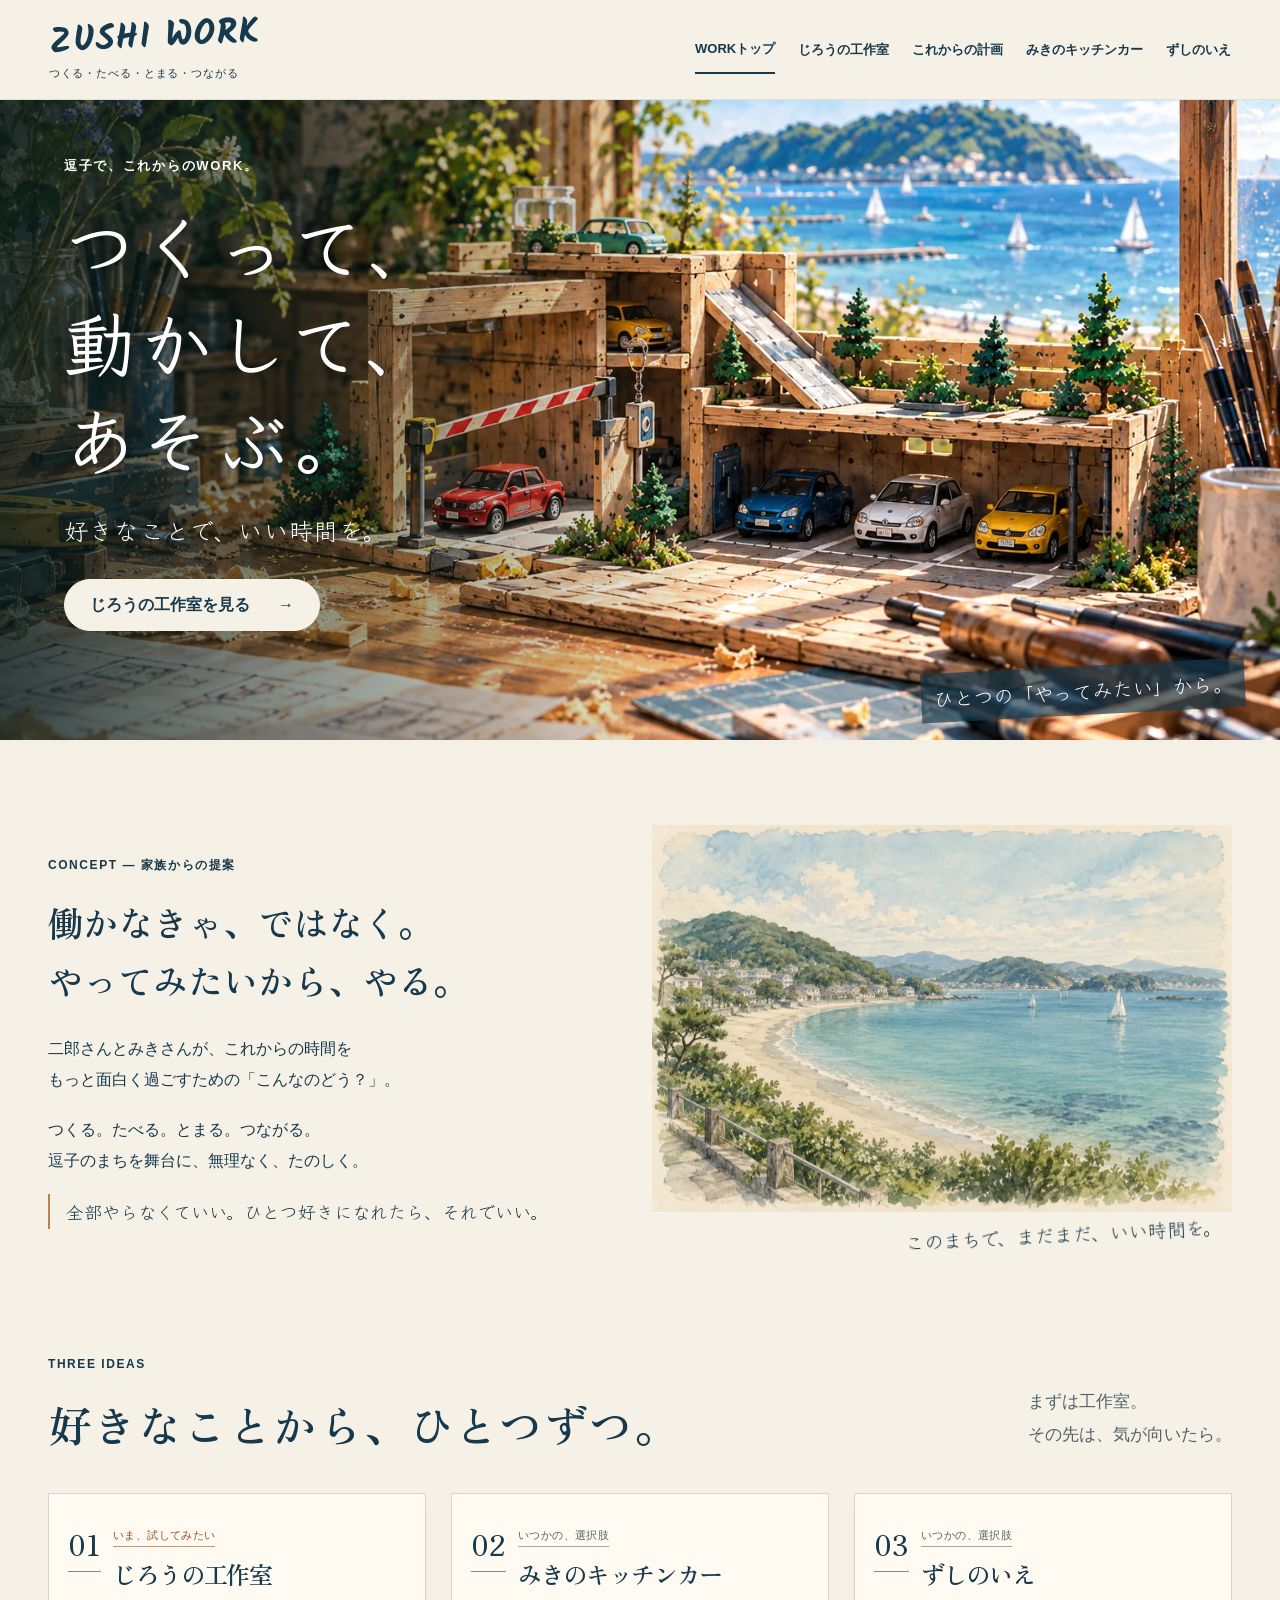
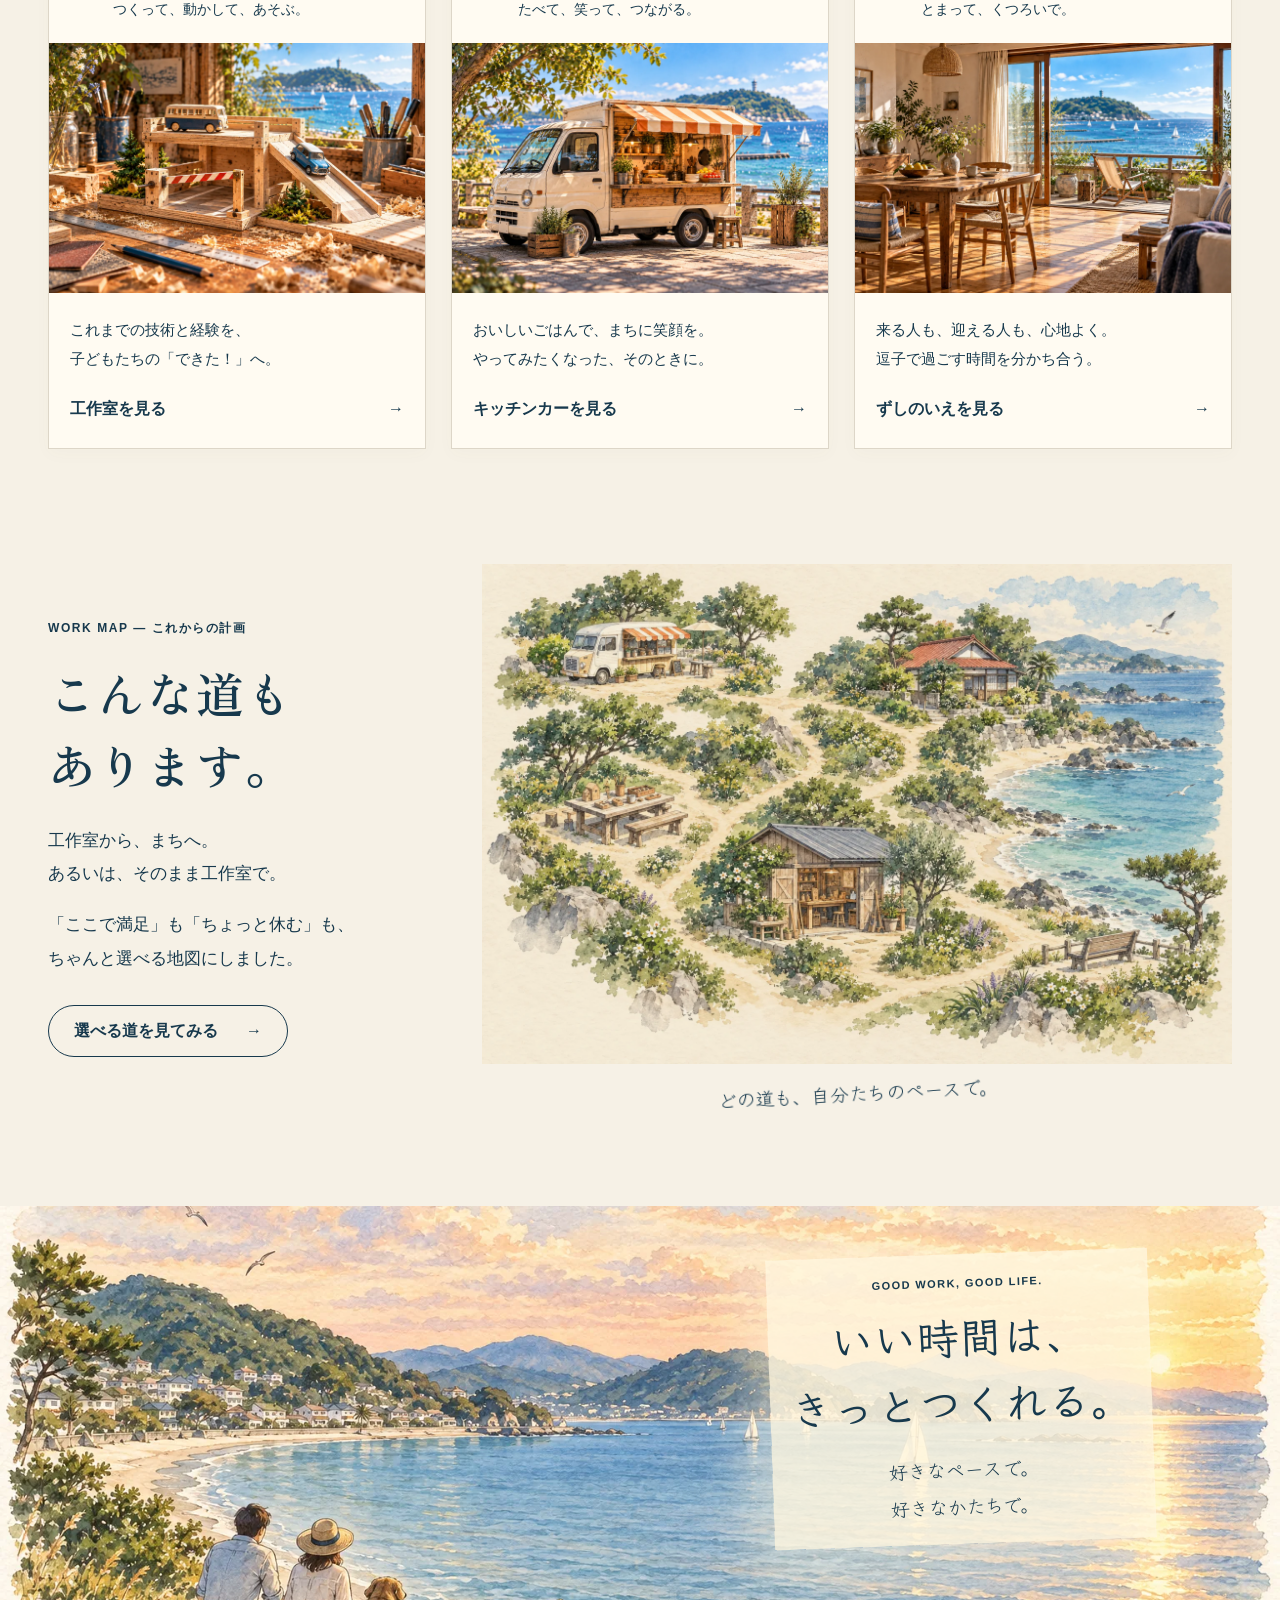
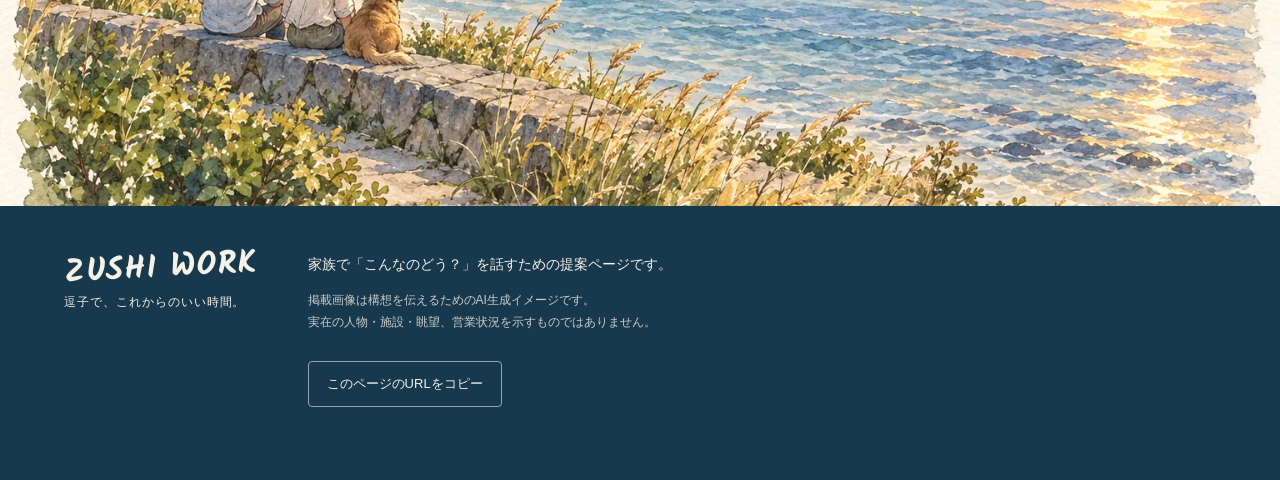
==== work/index.html @ 060d2e19 "Publish illustrated ZUSHI WORK pages under work/" ====
<!doctype html>
<html lang="ja"><head><meta charset="utf-8"><meta name="viewport" content="width=device-width,initial-scale=1"><title>これからの、いい時間。 | ZUSHI WORK</title><meta name="description" content="二郎さんとみきさんへ。じろうの工作室から、やってみたいWORKを考える、逗子の家族の提案ページ。"><meta name="theme-color" content="#f6f1e6"><meta name="robots" content="noindex,follow"><link rel="canonical" href="https://osakenpiro.github.io/zushinoie/work/"><meta property="og:type" content="website"><meta property="og:locale" content="ja_JP"><meta property="og:title" content="これからの、いい時間。 | ZUSHI WORK"><meta property="og:description" content="二郎さんとみきさんへ。じろうの工作室から、やってみたいWORKを考える、逗子の家族の提案ページ。"><meta property="og:url" content="https://osakenpiro.github.io/zushinoie/work/"><meta property="og:image" content="https://osakenpiro.github.io/zushinoie/work/assets/workshop-hero.webp"><link rel="icon" href="assets/favicon.svg" type="image/svg+xml"><link rel="preconnect" href="https://fonts.googleapis.com"><link rel="preconnect" href="https://fonts.gstatic.com" crossorigin><link href="https://fonts.googleapis.com/css2?family=Kalam:wght@700&family=Klee+One:wght@600&family=Zen+Old+Mincho:wght@500;600&display=swap" rel="stylesheet"><link rel="stylesheet" href="styles.css"><script src="site.js" defer></script></head><body><a class="skip" href="#main">本文へ進む</a><header class="site-header"><a class="brand" href="index.html" aria-label="ZUSHI WORK トップ"><span>ZUSHI WORK</span><small>つくる・たべる・とまる・つながる</small></a><nav class="desktop-nav" aria-label="メインナビゲーション"><a href="index.html" aria-current="page">WORKトップ</a><a href="jiro.html">じろうの工作室</a><a href="map.html">これからの計画</a><a href="miki.html">みきのキッチンカー</a><a href="house.html">ずしのいえ</a></nav><details class="mobile-menu"><summary>ページを選ぶ <span aria-hidden="true">＋</span></summary><nav aria-label="ページ一覧"><a href="index.html" aria-current="page">WORKトップ</a><a href="jiro.html">じろうの工作室</a><a href="map.html">これからの計画</a><a href="miki.html">みきのキッチンカー</a><a href="house.html">ずしのいえ</a></nav></details></header><main id="main">
<section class="hero"><div class="hero-art"><img class="" src="assets/workshop-hero.webp" width="1536" height="1024" alt="海の見える工作机に、木でつくったミニカーの駐車場が広がる" fetchpriority="high" decoding="async"></div><div class="hero-copy"><p class="eyebrow">逗子で、これからのWORK。</p><h1>つくって、<br>動かして、<br>あそぶ。</h1><p class="handwritten">好きなことで、いい時間を。</p><a class="button" href="jiro.html">じろうの工作室を見る<span aria-hidden="true">→</span></a></div><span class="hero-caption">ひとつの「やってみたい」から。</span></section>
<section class="section concept" aria-labelledby="concept-title"><div><p class="eyebrow">CONCEPT — 家族からの提案</p><h2 id="concept-title"><span>働かなきゃ、ではなく。</span><span>やってみたいから、やる。</span></h2><p>二郎さんとみきさんが、これからの時間を<br class="desktop-break">もっと面白く過ごすための「こんなのどう？」。</p><p>つくる。たべる。とまる。つながる。<br>逗子のまちを舞台に、無理なく、たのしく。</p><p class="note-line">全部やらなくていい。ひとつ好きになれたら、それでいい。</p></div><figure class="coast-art"><img class="" src="assets/zushi-coast.webp" width="1536" height="1024" alt="緑の丘、浜辺、青い海を描いた逗子の水彩風景" loading="lazy" decoding="async"><figcaption>このまちで、まだまだ、いい時間を。</figcaption></figure></section>
<section class="section projects" aria-labelledby="projects-title"><div class="section-heading"><div><p class="eyebrow">THREE IDEAS</p><h2 id="projects-title">好きなことから、<br class="mobile-break">ひとつずつ。</h2></div><p>まずは工作室。<br>その先は、気が向いたら。</p></div><div class="project-cards"><a class="project-card" href="jiro.html"><div class="card-heading"><span class="number">01</span><div><span class="tag now">いま、試してみたい</span><h3>じろうの工作室</h3><p>つくって、動かして、あそぶ。</p></div></div><img class="" src="assets/jiro-workshop.webp" width="1536" height="1024" alt="木の駐車場とミニカー、工作道具が並ぶ机" loading="lazy" decoding="async"><div class="card-body"><p>これまでの技術と経験を、<br>子どもたちの「できた！」へ。</p><span class="text-link">工作室を見る <span aria-hidden="true">→</span></span></div></a><a class="project-card" href="miki.html"><div class="card-heading"><span class="number">02</span><div><span class="tag">いつかの、選択肢</span><h3>みきのキッチンカー</h3><p>たべて、笑って、つながる。</p></div></div><img class="" src="assets/miki-kitchen.webp" width="1536" height="1024" alt="海辺に停まるクリーム色のキッチンカーの構想イメージ" loading="lazy" decoding="async"><div class="card-body"><p>おいしいごはんで、まちに笑顔を。<br>やってみたくなった、そのときに。</p><span class="text-link">キッチンカーを見る <span aria-hidden="true">→</span></span></div></a><a class="project-card" href="house.html"><div class="card-heading"><span class="number">03</span><div><span class="tag">いつかの、選択肢</span><h3>ずしのいえ</h3><p>とまって、くつろいで。</p></div></div><img class="" src="assets/zushi-house.webp" width="1536" height="1024" alt="木のテーブルと海へ開く窓がある、宿の構想イメージ" loading="lazy" decoding="async"><div class="card-body"><p>来る人も、迎える人も、心地よく。<br>逗子で過ごす時間を分かち合う。</p><span class="text-link">ずしのいえを見る <span aria-hidden="true">→</span></span></div></a></div></section>
<section class="map-preview section" aria-labelledby="map-title"><div class="map-preview-copy"><p class="eyebrow">WORK MAP — これからの計画</p><h2 id="map-title">こんな道も<br>あります。</h2><p>工作室から、まちへ。<br>あるいは、そのまま工作室で。</p><p>「ここで満足」も「ちょっと休む」も、<br>ちゃんと選べる地図にしました。</p><a class="button secondary" href="map.html">選べる道を見てみる<span aria-hidden="true">→</span></a></div><a class="map-preview-art" href="map.html" aria-label="WORK MAPを開く"><img class="" src="assets/work-map.webp" width="1536" height="1024" alt="工作室からキッチンカー、家、海辺のベンチへ道が分かれる水彩地図" loading="lazy" decoding="async"><span class="map-stamp">どの道も、自分たちのペースで。</span></a></section></main><section class="closing" aria-labelledby="closing-title"><img class="" src="assets/seaside-evening.webp" width="1536" height="1024" alt="夕暮れの海を眺める二人と犬の水彩イラスト" loading="lazy" decoding="async"><div class="closing-copy"><p class="eyebrow">GOOD WORK, GOOD LIFE.</p><h2 id="closing-title">いい時間は、<br>きっとつくれる。</h2><p>好きなペースで。<br>好きなかたちで。</p></div></section><footer class="site-footer"><a class="brand" href="index.html"><span>ZUSHI WORK</span><small>逗子で、これからのいい時間。</small></a><div><p>家族で「こんなのどう？」を話すための提案ページです。</p><p class="fine">掲載画像は構想を伝えるためのAI生成イメージです。<br>実在の人物・施設・眺望、営業状況を示すものではありません。</p></div><div class="share-area"><button class="share-button" type="button">このページのURLをコピー</button><p class="share-status fine" role="status"></p><input class="share-fallback" aria-label="共有するURL" readonly hidden></div></footer></body></html>
---- work/styles.css ----
:root{--paper:#f6f1e6;--ink:#17394d;--muted:#52616a;--line:#d9d3c7;--blue:#dfeaf0;--orange:#b55f34;--serif:'Zen Old Mincho','Yu Mincho','Hiragino Mincho ProN',serif;--hand:'Klee One','Yu Mincho',serif}
*{box-sizing:border-box}html{scroll-behavior:smooth;scroll-padding-top:100px}body{margin:0;color:var(--ink);background:var(--paper);font-family:'Yu Gothic','Hiragino Kaku Gothic ProN',Meiryo,sans-serif;font-size:17px;line-height:1.95;overflow-wrap:break-word}body:before{content:'';position:fixed;inset:0;z-index:-1;opacity:.13;pointer-events:none;background-image:url("data:image/svg+xml,%3Csvg xmlns='http://www.w3.org/2000/svg' width='180' height='180'%3E%3Cfilter id='n'%3E%3CfeTurbulence type='fractalNoise' baseFrequency='.8' numOctaves='3' stitchTiles='stitch'/%3E%3C/filter%3E%3Cpath fill='%23ad9876' filter='url(%23n)' opacity='.3' d='M0 0h180v180H0z'/%3E%3C/svg%3E")}
img{display:block;width:100%;height:auto}a{color:inherit;text-decoration:none}button,input,summary{font:inherit}button,summary{cursor:pointer}button{color:inherit}button:focus-visible,a:focus-visible,summary:focus-visible,input:focus-visible{outline:3px solid #bf6436;outline-offset:5px}h1,h2,h3,p,figure{margin:0}h1,h2,h3{font-family:var(--serif);font-weight:600;line-height:1.5}h1{font-size:clamp(43px,5.5vw,76px);letter-spacing:.025em}h2{font-size:clamp(30px,3.4vw,47px);letter-spacing:.025em}h3{font-size:26px}p+p{margin-top:18px}h2+p{margin-top:24px}a,button,summary{-webkit-tap-highlight-color:#c8dbe680}::selection{background:#ccdce3}.skip{position:fixed;top:-90px;left:20px;z-index:30;padding:10px 20px;background:white}.skip:focus{top:10px}
.site-header{display:flex;align-items:center;justify-content:space-between;gap:24px;min-height:100px;padding:16px clamp(22px,3.8vw,64px);background:rgba(246,241,230,.98);border-bottom:1px solid #e4dfd3;position:sticky;top:0;z-index:20}.brand{display:inline-flex;flex-direction:column;flex-shrink:0;line-height:1.3}.brand>span{font:700 35px/1.1 'Kalam','Segoe Print',cursive;letter-spacing:.03em;transform:rotate(-3deg);display:block}.brand small{font-size:11px;letter-spacing:.08em;margin-top:9px}.desktop-nav{display:flex;gap:clamp(16px,1.8vw,30px);align-items:center;font-size:13px;font-weight:bold;line-height:1.5}.desktop-nav a{padding:14px 0;white-space:nowrap}.desktop-nav a[aria-current]{border-bottom:2px solid var(--ink)}.desktop-nav a:hover{color:#9d582e}.mobile-menu{display:none}.button{display:inline-flex;gap:28px;align-items:center;justify-content:space-between;padding:12px 25px;min-height:52px;border-radius:40px;background:var(--ink);color:#fff;border:1px solid var(--ink);font-size:16px;font-weight:bold;line-height:1.6;transition:background .2s,transform .2s}.button:hover{background:#2f5868;transform:translateY(-2px)}.button.secondary{background:transparent;color:var(--ink)}.button.secondary:hover{background:#e7e2d7}.eyebrow{font-size:12px;letter-spacing:.13em;font-weight:bold;line-height:1.7;margin-bottom:18px}.section{width:min(1200px,calc(100% - 96px));margin-inline:auto;padding-block:75px}.section-heading{display:flex;justify-content:space-between;gap:30px;align-items:end;margin-bottom:36px}.section-heading>p{color:var(--muted);padding-bottom:6px}.hero{position:relative;height:min(650px,50vw);min-height:520px;background:#223e37;color:white;isolation:isolate}.hero-art{position:absolute;inset:0;z-index:-2}.hero-art img{height:100%;object-fit:cover;object-position:50% 55%}.hero:after{content:'';position:absolute;inset:0;z-index:-1;background:linear-gradient(90deg,#081d1ccf 0%,#0c211b61 31%,transparent 57%)}.hero-copy{padding:55px 30px 40px clamp(35px,5vw,100px);width:100%;max-width:760px}.hero h1{font-family:var(--hand);font-size:clamp(48px,5.6vw,79px);line-height:1.35;font-weight:600;letter-spacing:.06em;text-shadow:0 2px 10px #0003}.hero .eyebrow{font-size:13px}.handwritten{font-family:var(--hand);font-size:24px;letter-spacing:.05em;margin:22px 0 25px}.hero .button{background:var(--paper);color:var(--ink);border-color:var(--paper)}.hero .button:hover{background:white}.hero-caption{position:absolute;right:35px;bottom:25px;font-family:var(--hand);font-size:20px;background:#17394dab;padding:5px 12px;transform:rotate(-3deg)}
.concept{display:grid;grid-template-columns:1fr 1fr;gap:24px;align-items:center;padding-block:85px 40px}.concept h2{font-size:clamp(27px,2.75vw,39px);line-height:1.65;letter-spacing:0}.concept h2 span{display:block}.concept p{font-size:16px}.concept .eyebrow{font-size:12px}.note-line{font-family:var(--hand);font-size:18px!important;border-left:2px solid #b78451;padding-left:16px}.coast-art{position:relative;align-self:center}.coast-art img{mix-blend-mode:multiply}.coast-art figcaption{font-family:var(--hand);font-size:19px;text-align:right;margin:10px 10px 0 0;transform:rotate(-3deg)}.projects{padding-top:55px}.project-cards{display:grid;grid-template-columns:repeat(3,minmax(0,1fr));gap:25px}.project-card{display:flex;flex-direction:column;background:#fffbf2;border:1px solid #ddd6c8;box-shadow:0 5px 16px #77664807;transition:transform .25s,box-shadow .25s}.project-card:hover{transform:translateY(-6px);box-shadow:0 10px 25px #77664812}.card-heading{display:flex;gap:12px;align-items:center;padding:23px 19px 20px;min-height:140px}.number{font:500 29px var(--serif);border-bottom:1px solid #7d8b93;padding-bottom:7px;align-self:flex-start;margin-top:5px}.card-heading h3{font-size:24px;margin:5px 0 4px;white-space:nowrap;letter-spacing:-.055em}.card-heading p{font-size:14px}.tag{display:inline-block;border-bottom:1px solid #a3aaa2;line-height:1.8;font-size:11px;color:#53665f;letter-spacing:.035em}.tag.now{color:#9c4b26;border-color:#c99271}.project-card>img{aspect-ratio:3/2;object-fit:cover}.card-body{padding:23px 21px;display:flex;flex-direction:column;flex:1}.card-body p{font-size:15px;line-height:1.9;margin-bottom:20px}.text-link{font-weight:bold;font-size:16px;margin-top:auto;display:flex;justify-content:space-between}.map-preview{display:grid;grid-template-columns: .7fr 1.3fr;gap:30px;align-items:center;padding-top:40px;padding-bottom:95px}.map-preview h2{font-size:48px}.map-preview .button{margin-top:30px}.map-preview-art{position:relative}.map-preview-art img{mix-blend-mode:multiply}.map-stamp{font-family:var(--hand);font-size:19px;display:block;text-align:center;transform:rotate(-3deg);margin-top:10px}
.closing{position:relative;max-width:1600px;margin:0 auto;min-height:480px;isolation:isolate;overflow:hidden}.closing>img{width:100%;height:600px;object-fit:cover;object-position:50% 63%;mix-blend-mode:multiply}.closing-copy{position:absolute;right:10%;top:48px;text-align:center;padding:20px;background:#fff7e0d9;box-shadow:0 10px 55px 25px #fff5db8a;transform:rotate(-2deg)}.closing h2{font-family:var(--hand);font-size:42px;line-height:1.6}.closing p:not(.eyebrow){font-family:var(--hand);font-size:19px;margin-top:15px}.closing .eyebrow{font-size:11px;margin-bottom:8px}.site-footer{background:var(--ink);color:var(--paper);padding:45px max(5vw,calc((100% - 1200px)/2));display:grid;grid-template-columns:auto 1fr;column-gap:50px;row-gap:28px;align-items:start;font-size:14px}.site-footer .brand>span{font-size:32px}.site-footer .brand small{font-size:12px}.fine{font-size:12px;line-height:1.8;opacity:.8}.site-footer p+p{margin-top:12px}.share-area{grid-column:2}.share-button{background:none;color:inherit;border:1px solid #93a5ae;padding:9px 18px;font-size:13px;border-radius:4px;min-height:44px}.share-status{min-height:20px;margin-top:8px}.share-fallback{width:100%;background:var(--paper);color:var(--ink);border:0;padding:10px;font-size:14px}.share-fallback[hidden]{display:none}
.back-link{display:inline-block;font-size:13px;padding:8px 0;margin-bottom:30px;border-bottom:1px solid #aaa69a}.page-intro{display:grid;grid-template-columns:.9fr 1.1fr;gap:55px;align-items:center;padding-block:35px 65px}.page-intro h1{font-size:clamp(40px,4.6vw,64px);margin-bottom:25px}.page-intro .eyebrow{font-size:12px}.page-intro>figure{margin-top:35px;position:relative}.page-intro>figure:before,.paper-photo:before{content:'';width:95px;height:24px;position:absolute;top:-10px;left:calc(50% - 47px);transform:rotate(-5deg);background:#ddd3b69c;z-index:1}.page-intro>figure img{aspect-ratio:1.15;object-fit:cover;box-shadow:6px 8px 0 #e2ddcf}.intro-text{font-size:19px;line-height:1.95}.feature{display:grid;grid-template-columns:1fr 1fr;gap:60px;align-items:center;border-top:1px solid var(--line)}.feature .paper-photo{position:relative;background:#fffcf5;padding:12px 12px 22px;box-shadow:0 3px 12px #51463716;transform:rotate(1.5deg)}.paper-photo figcaption{text-align:center;font-family:var(--hand);font-size:18px;margin-top:15px}.steps{list-style:none;display:grid;grid-template-columns:repeat(3,1fr);gap:28px;padding:0;margin:35px 0 0}.steps li{position:relative;border-top:1px solid #a5afb1;padding:25px 25px 30px;background:linear-gradient(145deg,#eef0e7a3,#e9e2d336)}.step-number{font:italic 40px var(--serif);color:#66818c;position:absolute;top:19px;right:25px}.steps h3{font-size:34px;margin-bottom:18px}.trial{display:grid;grid-template-columns:1fr 1fr;gap:55px;align-items:start}.notebook{position:relative;padding:35px 38px;background:#fffbf0;border:1px solid #e0d7c4;box-shadow:5px 6px 0 #e4dece;transform:rotate(-.6deg)}.notebook:before{content:'';height:22px;width:100px;position:absolute;top:-11px;left:35%;background:#cfc4a480;transform:rotate(4deg)}.notebook h3{font-size:27px}.notebook dl{margin:20px 0}.notebook dt{font-weight:bold;font-size:14px;color:#77613f;margin-top:15px}.notebook dd{margin:3px 0 12px;padding-bottom:13px;border-bottom:1px dashed #c5beb0;font-size:16px}.next-page{text-align:center;border-top:1px solid var(--line);padding-block:55px 75px}.next-page>p{font-family:var(--hand);font-size:23px;margin-bottom:25px}.map-page-heading{text-align:center;padding-block:25px 20px}.map-page-heading .back-link{display:block;width:max-content;margin-bottom:30px}.map-page-heading h1{margin-bottom:25px}.full-map{padding-block:20px 20px;width:min(1080px,calc(100% - 80px))}.full-map img{mix-blend-mode:multiply}.full-map figcaption{text-align:center;font-family:var(--hand);font-size:16px;margin-top:20px}.map-start{text-align:center;position:relative;border:1px solid #aebfbe;max-width:720px;margin:auto;padding:30px;background:#e5eeeaa8}.map-start .eyebrow{margin-bottom:10px}.map-start h2{font-size:36px}.map-start p{margin-top:12px}.map-start .button{margin-top:22px}.route-guide{margin:30px 0;text-align:center;font-family:var(--hand);font-size:20px}.route-options{display:grid;grid-template-columns:1fr 1fr;gap:18px;align-items:start}.route-note{background:#fffaf1;border:1px solid #d4cdbc;scroll-margin-top:130px}.route-note summary{display:flex;justify-content:space-between;align-items:center;padding:20px 24px;list-style:none;font-family:var(--serif);font-size:25px;min-height:74px;gap:15px}.route-note summary::-webkit-details-marker{display:none}.route-note[open] summary{background:#e1ebe8;border-bottom:1px solid #d4cdbc}.route-note[open] summary>span:last-child{transform:rotate(45deg)}.route-content{padding:25px}.route-content h3{font-size:24px;margin-bottom:15px}.route-step{border-top:1px dashed #c9c0b0;padding-top:15px;font-family:var(--hand);font-size:19px}.route-content .button{margin-top:20px}.map-bottom-note{font-family:var(--hand);font-size:23px;text-align:center;margin-top:45px}.idea-notes{display:grid;grid-template-columns:repeat(3,1fr);gap:30px;margin-top:35px}.idea-notes article{border-top:1px solid var(--line);padding:22px 5px}.mini-label{font-size:13px;color:#946640}.idea-notes h3{font-size:29px;margin:10px 0 18px}.status-note{border-left:2px solid #b6915d;padding:13px 20px;margin-top:30px!important;font-size:15px;color:#515954;background:#ece4d74d}.house-note{max-width:900px}.house-note h2{font-size:37px}.house-note .notebook{padding:45px 50px}.mobile-break{display:none}
@media(min-width:1450px){.hero{height:710px}.hero-copy{padding-top:62px}.hero h1{font-size:84px}.hero-art img{object-position:center 59%}}
@media(max-width:1100px){.desktop-nav{gap:16px;font-size:11px}.brand>span{font-size:30px}.site-header{padding-inline:25px;gap:20px}.section{width:calc(100% - 64px)}.card-heading{padding-inline:12px;gap:8px}.card-heading h3{font-size:21px}.card-heading p{font-size:12px}.card-body{padding:18px 16px}.card-body p{font-size:13px}.number{font-size:24px}.map-preview h2{font-size:40px}.hero{height:590px}.hero-copy{padding-top:65px}.hero h1{font-size:67px}.page-intro{gap:35px}.feature{gap:35px}}
@media(max-width:800px){body{font-size:16px;line-height:1.9}.site-header{min-height:85px;padding:16px 22px;gap:15px}.brand>span{font-size:30px}.brand small{font-size:9px;letter-spacing:.015em;margin-top:6px}.desktop-nav{display:none}.mobile-menu{display:block;position:static;font-size:12px}.mobile-menu summary{display:flex;align-items:center;gap:8px;min-height:44px;list-style:none;white-space:nowrap;border-bottom:1px solid #8d9ca0}.mobile-menu summary::-webkit-details-marker{display:none}.mobile-menu nav{position:absolute;top:100%;left:0;right:0;background:var(--paper);border-bottom:1px solid var(--line);padding:12px 25px 22px;box-shadow:0 8px 12px #1a2a2f0c}.mobile-menu nav a{display:block;padding:13px 15px;font-size:16px;border-bottom:1px solid #ded8cd}.mobile-menu nav a[aria-current]{background:#e1e9e5;font-weight:bold}.mobile-menu[open] summary>span{transform:rotate(45deg)}.section{width:calc(100% - 44px);padding-block:50px}.eyebrow{font-size:11px;letter-spacing:.09em;margin-bottom:15px}h2{font-size:31px;line-height:1.6}.hero{height:auto;min-height:0;background:var(--paper);color:var(--ink);display:flex;flex-direction:column;isolation:auto}.hero:after{display:none}.hero-art{position:relative;inset:auto;z-index:0;order:2;margin-top:0}.hero-art img{height:auto;aspect-ratio:3/2;object-fit:cover}.hero-copy{padding:35px 25px 30px;max-width:none;position:relative}.hero-copy .eyebrow{font-size:12px;margin-bottom:16px}.hero h1{font-size:clamp(47px,11.8vw,68px);line-height:1.27;letter-spacing:.04em;text-shadow:none}.handwritten{font-size:21px;margin:18px 0 22px}.hero .button{background:var(--ink);color:white;border-color:var(--ink);font-size:15px;padding:11px 21px}.hero-caption{position:static;order:3;text-align:right;margin:13px 25px 0;padding:0;background:none;color:#53656d;font-size:15px;transform:rotate(-2deg)}.concept{grid-template-columns:1fr;gap:28px;padding-top:50px}.concept h2{font-size:clamp(24px,6.8vw,35px);line-height:1.7;letter-spacing:-.045em}.concept p{font-size:16px}.note-line{font-size:17px!important}.concept .coast-art{margin-inline:-12px}.coast-art figcaption{font-size:16px;margin-top:3px}.section-heading{display:block;margin-bottom:28px}.section-heading>p{margin-top:18px}.project-cards{grid-template-columns:minmax(0,1fr);gap:28px}.card-heading{min-height:0;padding:22px;gap:17px}.card-heading h3{font-size:clamp(22px,6.4vw,29px);letter-spacing:-.025em}.card-heading p{font-size:15px}.number{font-size:31px;min-width:32px}.tag{font-size:12px}.project-card>img{aspect-ratio:3/2}.card-body{padding:22px 24px}.card-body p{font-size:16px}.text-link{font-size:17px;min-height:36px;align-items:center}.map-preview{grid-template-columns:1fr;gap:22px;padding-top:30px;padding-bottom:60px}.map-preview h2{font-size:36px}.map-preview h2 br{display:block}.map-preview-copy{padding-right:0}.map-preview-copy .button{margin-top:22px}.map-preview-art{margin-inline:-12px}.map-stamp{font-size:16px}.closing{min-height:0;display:flex;flex-direction:column;overflow:visible}.closing>img{height:auto;aspect-ratio:3/2;object-fit:cover;order:2}.closing-copy{position:static;transform:none;background:transparent;box-shadow:none;padding:20px 22px 28px;order:1}.closing h2{font-size:36px;line-height:1.55}.closing p:not(.eyebrow){font-size:18px}.site-footer{display:flex;flex-direction:column;gap:26px;padding:35px 25px 24px;font-size:13px}.site-footer .brand>span{font-size:30px}.site-footer .fine{font-size:11px;line-height:1.8}.share-area{width:100%}.share-button{font-size:13px}.page-intro{grid-template-columns:1fr;gap:26px;padding-top:18px;padding-bottom:50px}.back-link{font-size:12px;margin-bottom:25px;min-height:40px}.page-intro h1{font-size:clamp(36px,10.5vw,48px);line-height:1.4;margin-bottom:22px}.page-intro>figure{margin-top:0;margin-inline:2px}.page-intro>figure img{aspect-ratio:3/2}.intro-text{font-size:17px}.feature{grid-template-columns:1fr;gap:35px}.feature h2{font-size:32px}.feature .paper-photo{margin-inline:3px}.steps{grid-template-columns:1fr;gap:20px;margin-top:26px}.steps li{padding:25px 26px}.steps h3{font-size:32px}.steps p{font-size:17px}.step-number{font-size:48px;right:28px;top:18px}.trial{grid-template-columns:1fr;gap:38px}.notebook{padding:30px 24px}.notebook h3{font-size:26px}.notebook dd{font-size:16px}.next-page{padding-top:35px;padding-bottom:55px}.next-page>p{font-size:20px}.map-page-heading{padding-top:18px;padding-bottom:18px}.map-page-heading h1{font-size:43px}.map-page-heading .intro-text{font-size:16px}.full-map{width:calc(100% - 18px);padding:10px 0}.full-map figcaption{padding-inline:15px;font-size:13px}.map-start{padding:27px 18px}.map-start h2{font-size:29px}.map-start p{font-size:15px}.map-start .button{font-size:14px}.route-options{grid-template-columns:1fr;gap:14px}.route-note summary{font-size:24px;padding:19px 22px;min-height:72px}.route-content{padding:23px}.route-content h3{font-size:23px}.route-content p{font-size:16px}.route-content .route-step{font-size:18px}.map-bottom-note{font-size:19px}.idea-notes{grid-template-columns:1fr;gap:14px;margin-top:25px}.idea-notes article{padding:24px 12px}.idea-notes h3{font-size:28px}.idea-notes p{font-size:17px}.house-note .notebook{padding:33px 24px}.house-note h2{font-size:27px}.status-note{font-size:14px;padding:14px 15px}.mobile-break{display:block}.desktop-break{display:none}}
@media(max-width:360px){.brand>span{font-size:26px}.site-header{padding-inline:18px}.brand small{font-size:8px}.mobile-menu summary{font-size:11px}.hero h1{font-size:46px}.section{width:calc(100% - 36px)}.card-heading h3{font-size:22px}.card-heading{gap:10px;padding:18px}.number{font-size:27px;min-width:28px}.concept h2{font-size:23px}.button{font-size:14px;gap:18px;padding-inline:21px}.hero-copy{padding-inline:20px}.handwritten{font-size:19px}.page-intro h1{font-size:36px}.house-note h2{font-size:24px}}
@media(prefers-reduced-motion:reduce){html{scroll-behavior:auto}*,*:before,*:after{animation:none!important;transition:none!important}}
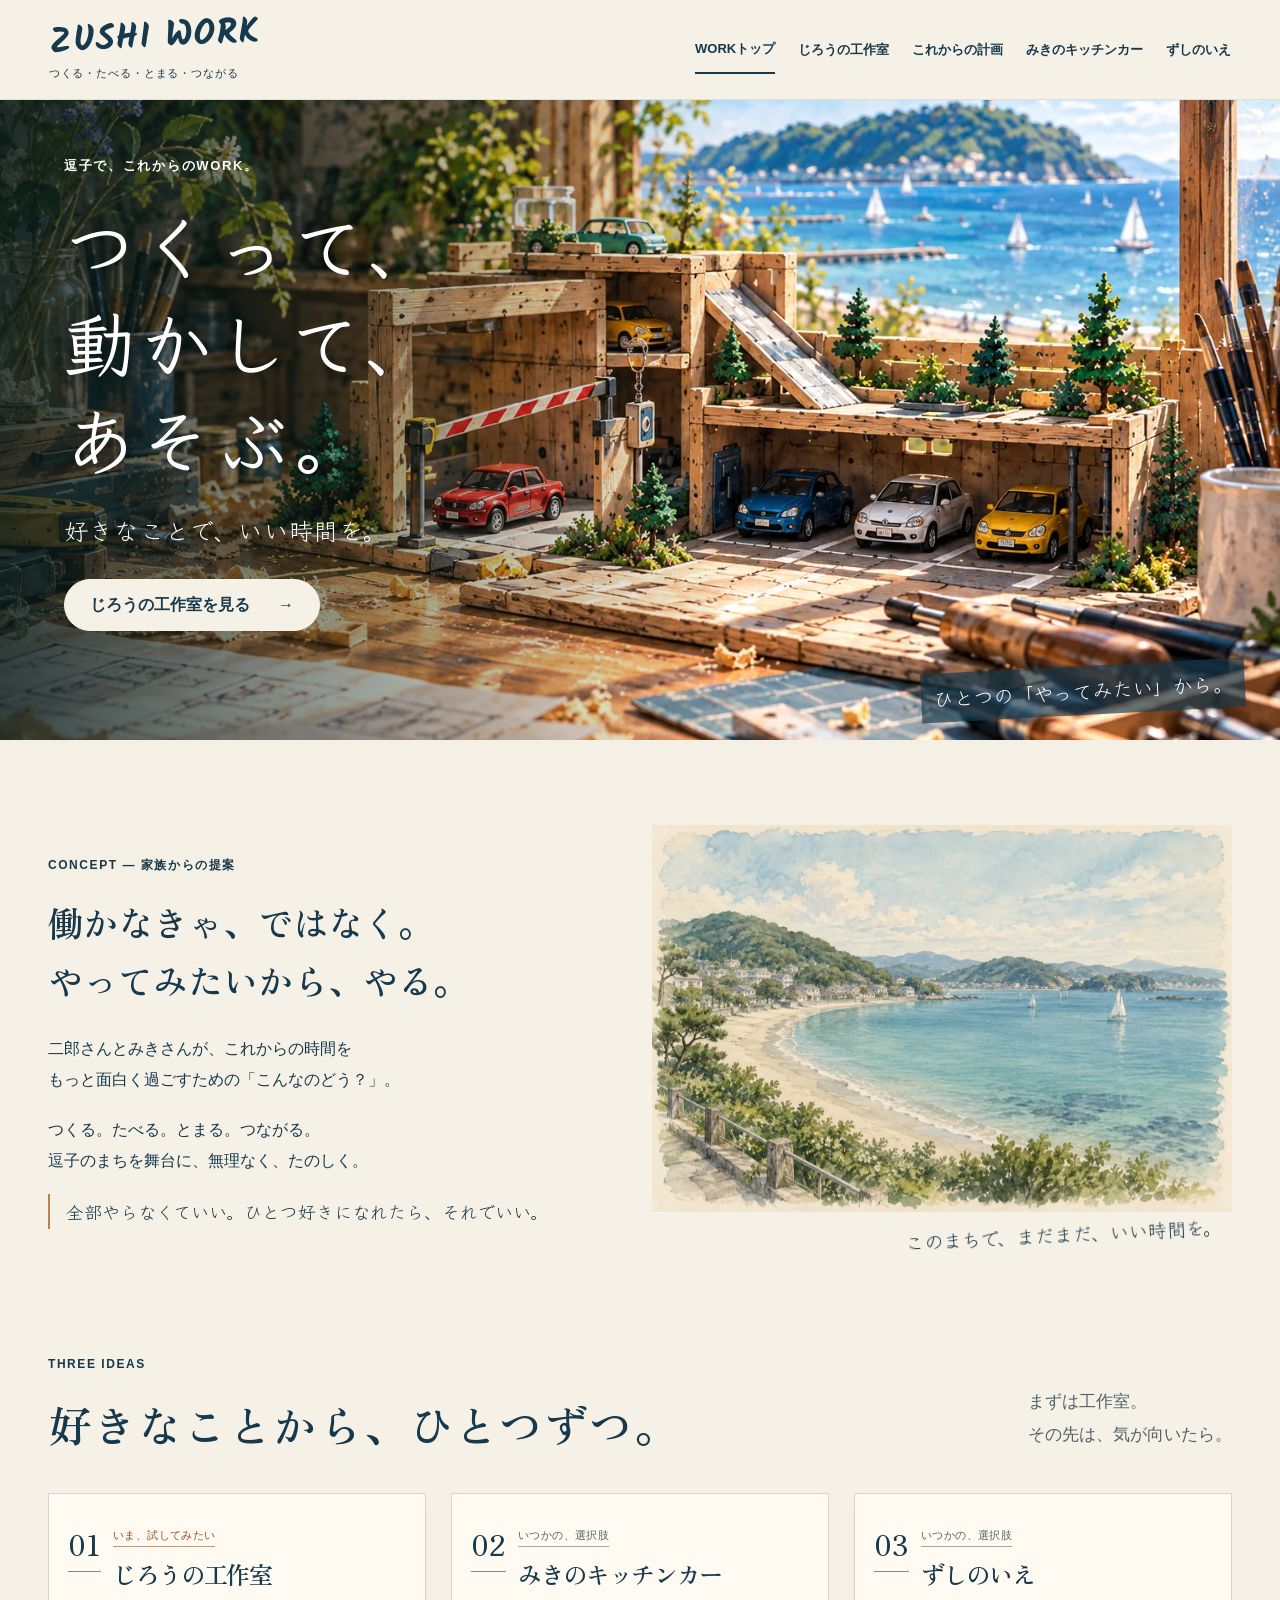
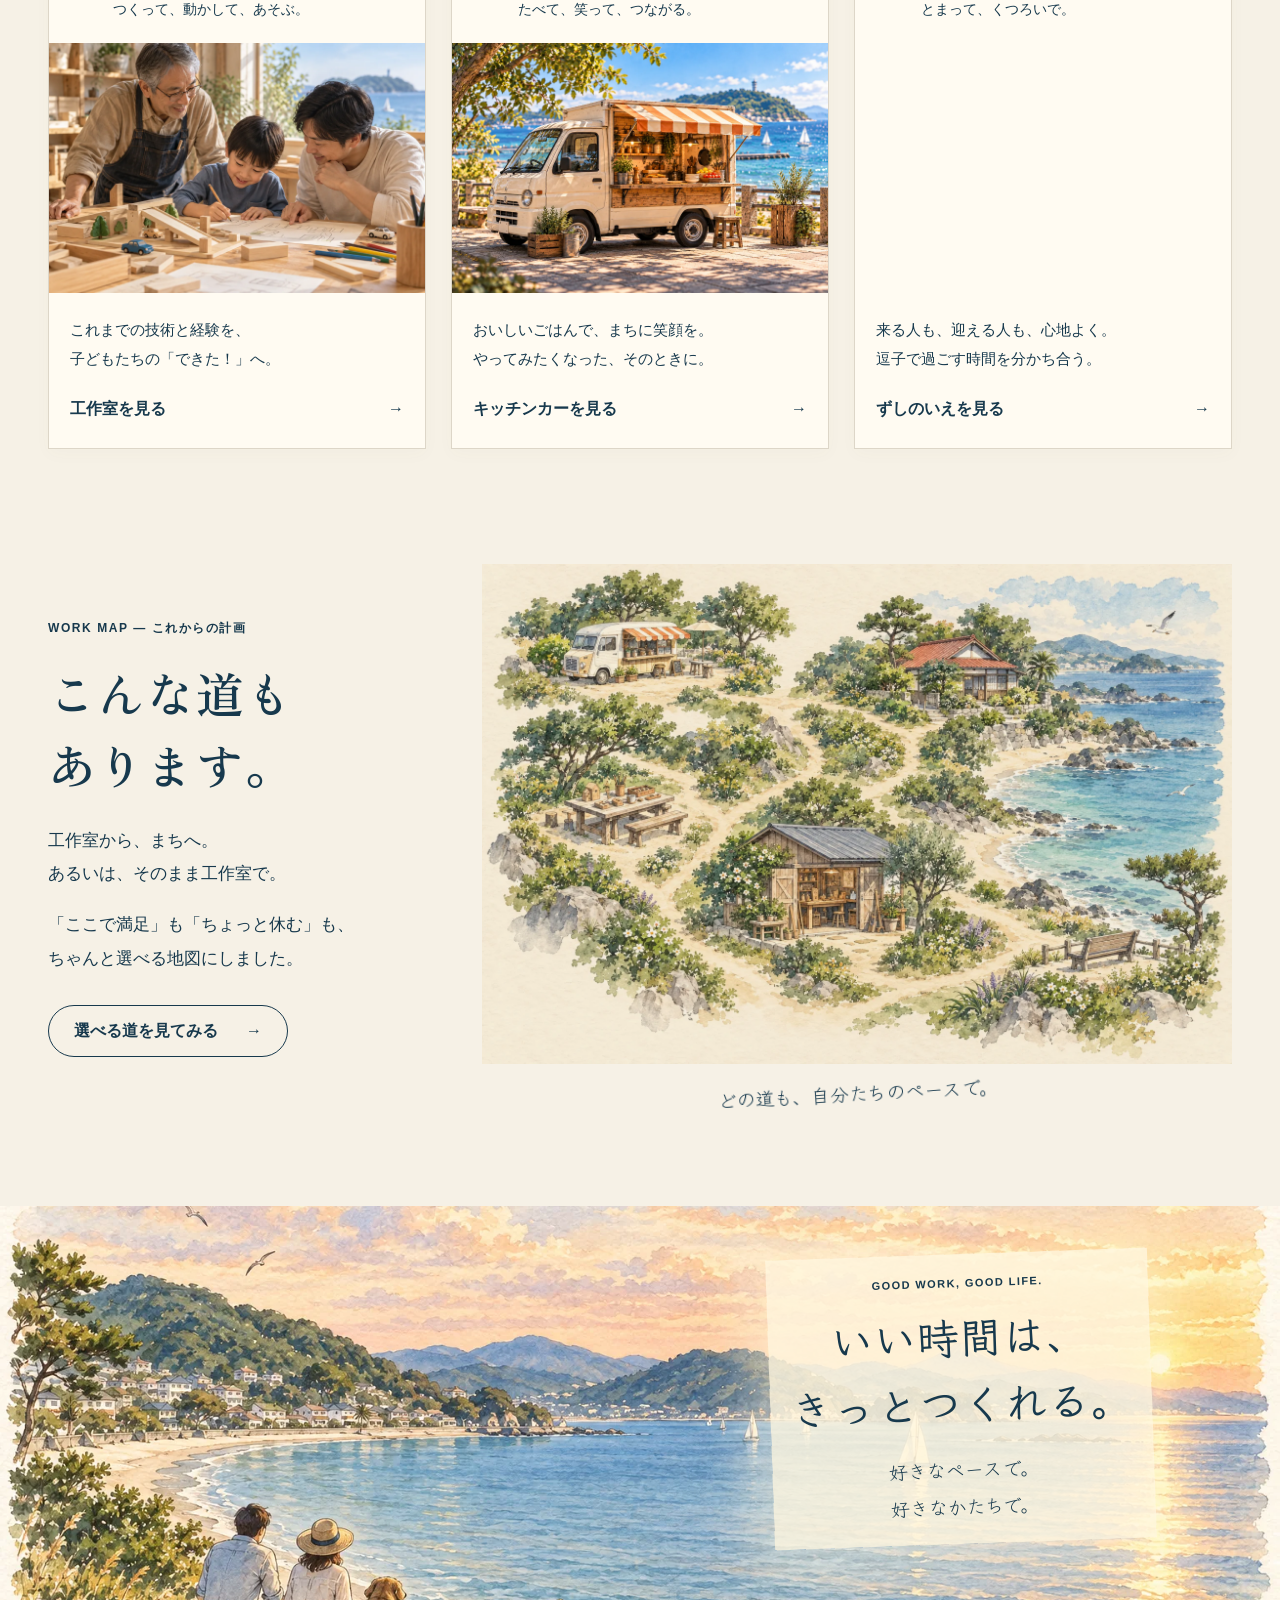
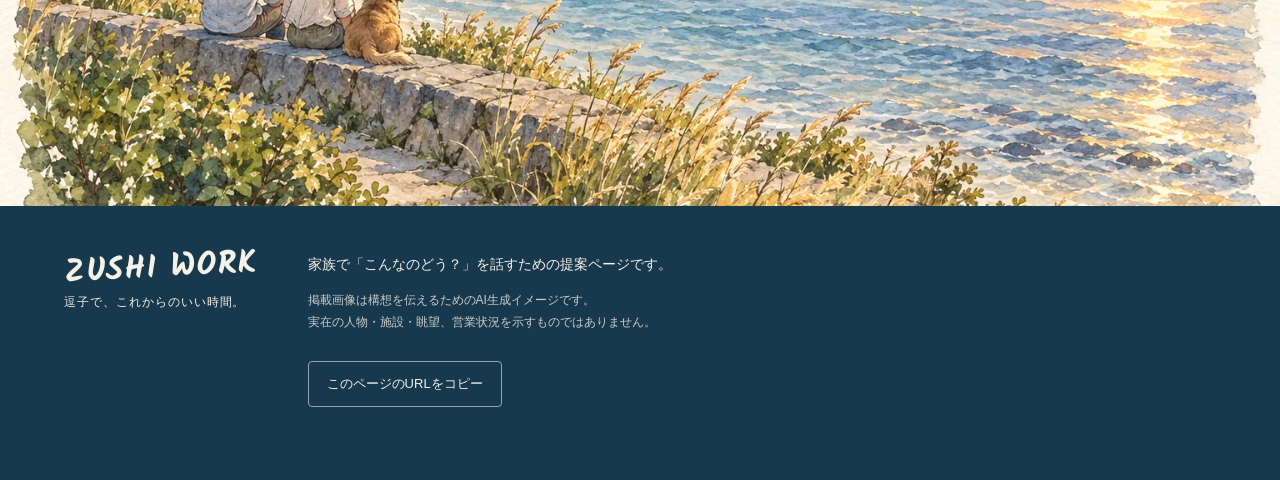
==== commit 6816d280: "Refine ZUSHI WORK workshop imagery and planning from HAND" ====
--- a/work/index.html
+++ b/work/index.html
@@ -2,5 +2,5 @@
 <html lang="ja"><head><meta charset="utf-8"><meta name="viewport" content="width=device-width,initial-scale=1"><title>これからの、いい時間。 | ZUSHI WORK</title><meta name="description" content="二郎さんとみきさんへ。じろうの工作室から、やってみたいWORKを考える、逗子の家族の提案ページ。"><meta name="theme-color" content="#f6f1e6"><meta name="robots" content="noindex,follow"><link rel="canonical" href="https://osakenpiro.github.io/zushinoie/work/"><meta property="og:type" content="website"><meta property="og:locale" content="ja_JP"><meta property="og:title" content="これからの、いい時間。 | ZUSHI WORK"><meta property="og:description" content="二郎さんとみきさんへ。じろうの工作室から、やってみたいWORKを考える、逗子の家族の提案ページ。"><meta property="og:url" content="https://osakenpiro.github.io/zushinoie/work/"><meta property="og:image" content="https://osakenpiro.github.io/zushinoie/work/assets/workshop-hero.webp"><link rel="icon" href="assets/favicon.svg" type="image/svg+xml"><link rel="preconnect" href="https://fonts.googleapis.com"><link rel="preconnect" href="https://fonts.gstatic.com" crossorigin><link href="https://fonts.googleapis.com/css2?family=Kalam:wght@700&family=Klee+One:wght@600&family=Zen+Old+Mincho:wght@500;600&display=swap" rel="stylesheet"><link rel="stylesheet" href="styles.css"><script src="site.js" defer></script></head><body><a class="skip" href="#main">本文へ進む</a><header class="site-header"><a class="brand" href="index.html" aria-label="ZUSHI WORK トップ"><span>ZUSHI WORK</span><small>つくる・たべる・とまる・つながる</small></a><nav class="desktop-nav" aria-label="メインナビゲーション"><a href="index.html" aria-current="page">WORKトップ</a><a href="jiro.html">じろうの工作室</a><a href="map.html">これからの計画</a><a href="miki.html">みきのキッチンカー</a><a href="house.html">ずしのいえ</a></nav><details class="mobile-menu"><summary>ページを選ぶ <span aria-hidden="true">＋</span></summary><nav aria-label="ページ一覧"><a href="index.html" aria-current="page">WORKトップ</a><a href="jiro.html">じろうの工作室</a><a href="map.html">これからの計画</a><a href="miki.html">みきのキッチンカー</a><a href="house.html">ずしのいえ</a></nav></details></header><main id="main">
 <section class="hero"><div class="hero-art"><img class="" src="assets/workshop-hero.webp" width="1536" height="1024" alt="海の見える工作机に、木でつくったミニカーの駐車場が広がる" fetchpriority="high" decoding="async"></div><div class="hero-copy"><p class="eyebrow">逗子で、これからのWORK。</p><h1>つくって、<br>動かして、<br>あそぶ。</h1><p class="handwritten">好きなことで、いい時間を。</p><a class="button" href="jiro.html">じろうの工作室を見る<span aria-hidden="true">→</span></a></div><span class="hero-caption">ひとつの「やってみたい」から。</span></section>
 <section class="section concept" aria-labelledby="concept-title"><div><p class="eyebrow">CONCEPT — 家族からの提案</p><h2 id="concept-title"><span>働かなきゃ、ではなく。</span><span>やってみたいから、やる。</span></h2><p>二郎さんとみきさんが、これからの時間を<br class="desktop-break">もっと面白く過ごすための「こんなのどう？」。</p><p>つくる。たべる。とまる。つながる。<br>逗子のまちを舞台に、無理なく、たのしく。</p><p class="note-line">全部やらなくていい。ひとつ好きになれたら、それでいい。</p></div><figure class="coast-art"><img class="" src="assets/zushi-coast.webp" width="1536" height="1024" alt="緑の丘、浜辺、青い海を描いた逗子の水彩風景" loading="lazy" decoding="async"><figcaption>このまちで、まだまだ、いい時間を。</figcaption></figure></section>
-<section class="section projects" aria-labelledby="projects-title"><div class="section-heading"><div><p class="eyebrow">THREE IDEAS</p><h2 id="projects-title">好きなことから、<br class="mobile-break">ひとつずつ。</h2></div><p>まずは工作室。<br>その先は、気が向いたら。</p></div><div class="project-cards"><a class="project-card" href="jiro.html"><div class="card-heading"><span class="number">01</span><div><span class="tag now">いま、試してみたい</span><h3>じろうの工作室</h3><p>つくって、動かして、あそぶ。</p></div></div><img class="" src="assets/jiro-workshop.webp" width="1536" height="1024" alt="木の駐車場とミニカー、工作道具が並ぶ机" loading="lazy" decoding="async"><div class="card-body"><p>これまでの技術と経験を、<br>子どもたちの「できた！」へ。</p><span class="text-link">工作室を見る <span aria-hidden="true">→</span></span></div></a><a class="project-card" href="miki.html"><div class="card-heading"><span class="number">02</span><div><span class="tag">いつかの、選択肢</span><h3>みきのキッチンカー</h3><p>たべて、笑って、つながる。</p></div></div><img class="" src="assets/miki-kitchen.webp" width="1536" height="1024" alt="海辺に停まるクリーム色のキッチンカーの構想イメージ" loading="lazy" decoding="async"><div class="card-body"><p>おいしいごはんで、まちに笑顔を。<br>やってみたくなった、そのときに。</p><span class="text-link">キッチンカーを見る <span aria-hidden="true">→</span></span></div></a><a class="project-card" href="house.html"><div class="card-heading"><span class="number">03</span><div><span class="tag">いつかの、選択肢</span><h3>ずしのいえ</h3><p>とまって、くつろいで。</p></div></div><img class="" src="assets/zushi-house.webp" width="1536" height="1024" alt="木のテーブルと海へ開く窓がある、宿の構想イメージ" loading="lazy" decoding="async"><div class="card-body"><p>来る人も、迎える人も、心地よく。<br>逗子で過ごす時間を分かち合う。</p><span class="text-link">ずしのいえを見る <span aria-hidden="true">→</span></span></div></a></div></section>
+<section class="section projects" aria-labelledby="projects-title"><div class="section-heading"><div><p class="eyebrow">THREE IDEAS</p><h2 id="projects-title">好きなことから、<br class="mobile-break">ひとつずつ。</h2></div><p>まずは工作室。<br>その先は、気が向いたら。</p></div><div class="project-cards"><a class="project-card" href="jiro.html"><div class="card-heading"><span class="number">01</span><div><span class="tag now">いま、試してみたい</span><h3>じろうの工作室</h3><p>つくって、動かして、あそぶ。</p></div></div><img class="" src="assets/jiro-learning.webp" width="1536" height="1024" alt="親子と案内役が、一緒に小さなまちを考える工作体験のイメージ" loading="lazy" decoding="async"><div class="card-body"><p>これまでの技術と経験を、<br>子どもたちの「できた！」へ。</p><span class="text-link">工作室を見る <span aria-hidden="true">→</span></span></div></a><a class="project-card" href="miki.html"><div class="card-heading"><span class="number">02</span><div><span class="tag">いつかの、選択肢</span><h3>みきのキッチンカー</h3><p>たべて、笑って、つながる。</p></div></div><img class="" src="assets/miki-kitchen.webp" width="1536" height="1024" alt="海辺に停まるクリーム色のキッチンカーの構想イメージ" loading="lazy" decoding="async"><div class="card-body"><p>おいしいごはんで、まちに笑顔を。<br>やってみたくなった、そのときに。</p><span class="text-link">キッチンカーを見る <span aria-hidden="true">→</span></span></div></a><a class="project-card" href="house.html"><div class="card-heading"><span class="number">03</span><div><span class="tag">いつかの、選択肢</span><h3>ずしのいえ</h3><p>とまって、くつろいで。</p></div></div><img class="" src="assets/zushi-house.webp" width="1536" height="1024" alt="木のテーブルと海へ開く窓がある、宿の構想イメージ" loading="lazy" decoding="async"><div class="card-body"><p>来る人も、迎える人も、心地よく。<br>逗子で過ごす時間を分かち合う。</p><span class="text-link">ずしのいえを見る <span aria-hidden="true">→</span></span></div></a></div></section>
 <section class="map-preview section" aria-labelledby="map-title"><div class="map-preview-copy"><p class="eyebrow">WORK MAP — これからの計画</p><h2 id="map-title">こんな道も<br>あります。</h2><p>工作室から、まちへ。<br>あるいは、そのまま工作室で。</p><p>「ここで満足」も「ちょっと休む」も、<br>ちゃんと選べる地図にしました。</p><a class="button secondary" href="map.html">選べる道を見てみる<span aria-hidden="true">→</span></a></div><a class="map-preview-art" href="map.html" aria-label="WORK MAPを開く"><img class="" src="assets/work-map.webp" width="1536" height="1024" alt="工作室からキッチンカー、家、海辺のベンチへ道が分かれる水彩地図" loading="lazy" decoding="async"><span class="map-stamp">どの道も、自分たちのペースで。</span></a></section></main><section class="closing" aria-labelledby="closing-title"><img class="" src="assets/seaside-evening.webp" width="1536" height="1024" alt="夕暮れの海を眺める二人と犬の水彩イラスト" loading="lazy" decoding="async"><div class="closing-copy"><p class="eyebrow">GOOD WORK, GOOD LIFE.</p><h2 id="closing-title">いい時間は、<br>きっとつくれる。</h2><p>好きなペースで。<br>好きなかたちで。</p></div></section><footer class="site-footer"><a class="brand" href="index.html"><span>ZUSHI WORK</span><small>逗子で、これからのいい時間。</small></a><div><p>家族で「こんなのどう？」を話すための提案ページです。</p><p class="fine">掲載画像は構想を伝えるためのAI生成イメージです。<br>実在の人物・施設・眺望、営業状況を示すものではありません。</p></div><div class="share-area"><button class="share-button" type="button">このページのURLをコピー</button><p class="share-status fine" role="status"></p><input class="share-fallback" aria-label="共有するURL" readonly hidden></div></footer></body></html>
--- a/work/styles.css
+++ b/work/styles.css
@@ -2,11 +2,12 @@
 :root{--paper:#f6f1e6;--ink:#17394d;--muted:#52616a;--line:#d9d3c7;--blue:#dfeaf0;--orange:#b55f34;--serif:'Zen Old Mincho','Yu Mincho','Hiragino Mincho ProN',serif;--hand:'Klee One','Yu Mincho',serif}
 *{box-sizing:border-box}html{scroll-behavior:smooth;scroll-padding-top:100px}body{margin:0;color:var(--ink);background:var(--paper);font-family:'Yu Gothic','Hiragino Kaku Gothic ProN',Meiryo,sans-serif;font-size:17px;line-height:1.95;overflow-wrap:break-word}body:before{content:'';position:fixed;inset:0;z-index:-1;opacity:.13;pointer-events:none;background-image:url("data:image/svg+xml,%3Csvg xmlns='http://www.w3.org/2000/svg' width='180' height='180'%3E%3Cfilter id='n'%3E%3CfeTurbulence type='fractalNoise' baseFrequency='.8' numOctaves='3' stitchTiles='stitch'/%3E%3C/filter%3E%3Cpath fill='%23ad9876' filter='url(%23n)' opacity='.3' d='M0 0h180v180H0z'/%3E%3C/svg%3E")}
 img{display:block;width:100%;height:auto}a{color:inherit;text-decoration:none}button,input,summary{font:inherit}button,summary{cursor:pointer}button{color:inherit}button:focus-visible,a:focus-visible,summary:focus-visible,input:focus-visible{outline:3px solid #bf6436;outline-offset:5px}h1,h2,h3,p,figure{margin:0}h1,h2,h3{font-family:var(--serif);font-weight:600;line-height:1.5}h1{font-size:clamp(43px,5.5vw,76px);letter-spacing:.025em}h2{font-size:clamp(30px,3.4vw,47px);letter-spacing:.025em}h3{font-size:26px}p+p{margin-top:18px}h2+p{margin-top:24px}a,button,summary{-webkit-tap-highlight-color:#c8dbe680}::selection{background:#ccdce3}.skip{position:fixed;top:-90px;left:20px;z-index:30;padding:10px 20px;background:white}.skip:focus{top:10px}
-.site-header{display:flex;align-items:center;justify-content:space-between;gap:24px;min-height:100px;padding:16px clamp(22px,3.8vw,64px);background:rgba(246,241,230,.98);border-bottom:1px solid #e4dfd3;position:sticky;top:0;z-index:20}.brand{display:inline-flex;flex-direction:column;flex-shrink:0;line-height:1.3}.brand>span{font:700 35px/1.1 'Kalam','Segoe Print',cursive;letter-spacing:.03em;transform:rotate(-3deg);display:block}.brand small{font-size:11px;letter-spacing:.08em;margin-top:9px}.desktop-nav{display:flex;gap:clamp(16px,1.8vw,30px);align-items:center;font-size:13px;font-weight:bold;line-height:1.5}.desktop-nav a{padding:14px 0;white-space:nowrap}.desktop-nav a[aria-current]{border-bottom:2px solid var(--ink)}.desktop-nav a:hover{color:#9d582e}.mobile-menu{display:none}.button{display:inline-flex;gap:28px;align-items:center;justify-content:space-between;padding:12px 25px;min-height:52px;border-radius:40px;background:var(--ink);color:#fff;border:1px solid var(--ink);font-size:16px;font-weight:bold;line-height:1.6;transition:background .2s,transform .2s}.button:hover{background:#2f5868;transform:translateY(-2px)}.button.secondary{background:transparent;color:var(--ink)}.button.secondary:hover{background:#e7e2d7}.eyebrow{font-size:12px;letter-spacing:.13em;font-weight:bold;line-height:1.7;margin-bottom:18px}.section{width:min(1200px,calc(100% - 96px));margin-inline:auto;padding-block:75px}.section-heading{display:flex;justify-content:space-between;gap:30px;align-items:end;margin-bottom:36px}.section-heading>p{color:var(--muted);padding-bottom:6px}.hero{position:relative;height:min(650px,50vw);min-height:520px;background:#223e37;color:white;isolation:isolate}.hero-art{position:absolute;inset:0;z-index:-2}.hero-art img{height:100%;object-fit:cover;object-position:50% 55%}.hero:after{content:'';position:absolute;inset:0;z-index:-1;background:linear-gradient(90deg,#081d1ccf 0%,#0c211b61 31%,transparent 57%)}.hero-copy{padding:55px 30px 40px clamp(35px,5vw,100px);width:100%;max-width:760px}.hero h1{font-family:var(--hand);font-size:clamp(48px,5.6vw,79px);line-height:1.35;font-weight:600;letter-spacing:.06em;text-shadow:0 2px 10px #0003}.hero .eyebrow{font-size:13px}.handwritten{font-family:var(--hand);font-size:24px;letter-spacing:.05em;margin:22px 0 25px}.hero .button{background:var(--paper);color:var(--ink);border-color:var(--paper)}.hero .button:hover{background:white}.hero-caption{position:absolute;right:35px;bottom:25px;font-family:var(--hand);font-size:20px;background:#17394dab;padding:5px 12px;transform:rotate(-3deg)}
-.concept{display:grid;grid-template-columns:1fr 1fr;gap:24px;align-items:center;padding-block:85px 40px}.concept h2{font-size:clamp(27px,2.75vw,39px);line-height:1.65;letter-spacing:0}.concept h2 span{display:block}.concept p{font-size:16px}.concept .eyebrow{font-size:12px}.note-line{font-family:var(--hand);font-size:18px!important;border-left:2px solid #b78451;padding-left:16px}.coast-art{position:relative;align-self:center}.coast-art img{mix-blend-mode:multiply}.coast-art figcaption{font-family:var(--hand);font-size:19px;text-align:right;margin:10px 10px 0 0;transform:rotate(-3deg)}.projects{padding-top:55px}.project-cards{display:grid;grid-template-columns:repeat(3,minmax(0,1fr));gap:25px}.project-card{display:flex;flex-direction:column;background:#fffbf2;border:1px solid #ddd6c8;box-shadow:0 5px 16px #77664807;transition:transform .25s,box-shadow .25s}.project-card:hover{transform:translateY(-6px);box-shadow:0 10px 25px #77664812}.card-heading{display:flex;gap:12px;align-items:center;padding:23px 19px 20px;min-height:140px}.number{font:500 29px var(--serif);border-bottom:1px solid #7d8b93;padding-bottom:7px;align-self:flex-start;margin-top:5px}.card-heading h3{font-size:24px;margin:5px 0 4px;white-space:nowrap;letter-spacing:-.055em}.card-heading p{font-size:14px}.tag{display:inline-block;border-bottom:1px solid #a3aaa2;line-height:1.8;font-size:11px;color:#53665f;letter-spacing:.035em}.tag.now{color:#9c4b26;border-color:#c99271}.project-card>img{aspect-ratio:3/2;object-fit:cover}.card-body{padding:23px 21px;display:flex;flex-direction:column;flex:1}.card-body p{font-size:15px;line-height:1.9;margin-bottom:20px}.text-link{font-weight:bold;font-size:16px;margin-top:auto;display:flex;justify-content:space-between}.map-preview{display:grid;grid-template-columns: .7fr 1.3fr;gap:30px;align-items:center;padding-top:40px;padding-bottom:95px}.map-preview h2{font-size:48px}.map-preview .button{margin-top:30px}.map-preview-art{position:relative}.map-preview-art img{mix-blend-mode:multiply}.map-stamp{font-family:var(--hand);font-size:19px;display:block;text-align:center;transform:rotate(-3deg);margin-top:10px}
+.site-header{display:flex;align-items:center;justify-content:space-between;gap:24px;min-height:100px;padding:16px clamp(22px,3.8vw,64px);background:rgba(246,241,230,.98);border-bottom:1px solid #e4dfd3;position:sticky;top:0;z-index:20}.brand{display:inline-flex;flex-direction:column;flex-shrink:0;line-height:1.3}.brand>span{font:700 35px/1.1 'Kalam','Segoe Print',cursive;letter-spacing:.03em;transform:rotate(-3deg);display:block}.brand small{font-size:11px;letter-spacing:.08em;margin-top:9px}.desktop-nav{display:flex;gap:clamp(16px,1.8vw,30px);align-items:center;font-size:13px;font-weight:bold;line-height:1.5}.desktop-nav a{padding:14px 0;white-space:nowrap}.desktop-nav a[aria-current]{border-bottom:2px solid var(--ink)}.desktop-nav a:hover{color:#9d582e}.mobile-menu{display:none}.button{display:inline-flex;gap:28px;align-items:center;justify-content:space-between;padding:12px 25px;min-height:52px;border-radius:40px;background:var(--ink);color:#fff;border:1px solid var(--ink);font-size:16px;font-weight:bold;line-height:1.6;transition:background .2s,transform .2s}.button:hover{background:#2f5868;transform:translateY(-2px)}.button.secondary{background:transparent;color:var(--ink)}.button.secondary:hover{background:#e7e2d7}.eyebrow{font-size:12px;letter-spacing:.13em;font-weight:bold;line-height:1.7;margin-bottom:18px}.section{width:min(1200px,calc(100% - 96px));margin-inline:auto;padding-block:75px}.section-heading{display:flex;justify-content:space-between;gap:30px;align-items:end;margin-bottom:36px}.section-heading>p{color:var(--muted);padding-bottom:6px}.hero{position:relative;height:auto;min-height:clamp(520px,50vw,650px);background:#223e37;color:white;isolation:isolate}.hero-art{position:absolute;inset:0;z-index:-2}.hero-art img{height:100%;object-fit:cover;object-position:50% 55%}.hero:after{content:'';position:absolute;inset:0;z-index:-1;background:linear-gradient(90deg,#081d1ccf 0%,#0c211b61 31%,transparent 57%)}.hero-copy{padding:55px 30px 40px clamp(35px,5vw,100px);width:100%;max-width:760px}.hero h1{font-family:var(--hand);font-size:clamp(48px,5.6vw,79px);line-height:1.35;font-weight:600;letter-spacing:.06em;text-shadow:0 2px 10px #0003}.hero .eyebrow{font-size:13px}.handwritten{font-family:var(--hand);font-size:24px;letter-spacing:.05em;margin:22px 0 25px}.hero .button{background:var(--paper);color:var(--ink);border-color:var(--paper)}.hero .button:hover{background:white}.hero-caption{position:absolute;right:35px;bottom:25px;font-family:var(--hand);font-size:20px;background:#17394dab;padding:5px 12px;transform:rotate(-3deg)}
+.concept{display:grid;grid-template-columns:1fr 1fr;gap:24px;align-items:center;padding-block:85px 40px}.concept h2{font-size:clamp(27px,2.75vw,39px);line-height:1.65;letter-spacing:0}.concept h2 span{display:block}.concept p{font-size:16px}.concept .eyebrow{font-size:12px}.note-line{font-family:var(--hand);font-size:18px!important;border-left:2px solid #b78451;padding-left:16px}.coast-art{position:relative;align-self:center}.coast-art img{mix-blend-mode:multiply}.coast-art figcaption{font-family:var(--hand);font-size:19px;text-align:right;margin:10px 10px 0 0;transform:rotate(-3deg)}.projects{padding-top:55px}.project-cards{display:grid;grid-template-columns:repeat(3,minmax(0,1fr));gap:25px}.project-card{display:flex;flex-direction:column;background:#fffbf2;border:1px solid #ddd6c8;box-shadow:0 5px 16px #77664807;transition:transform .25s,box-shadow .25s}.project-card:hover{transform:translateY(-6px);box-shadow:0 10px 25px #77664812}.card-heading{display:flex;gap:12px;align-items:center;padding:23px 19px 20px;min-height:140px}.number{font:500 29px var(--serif);border-bottom:1px solid #7d8b93;padding-bottom:7px;align-self:flex-start;margin-top:5px}.card-heading h3{font-size:24px;margin:5px 0 4px;white-space:normal;letter-spacing:-.055em}.card-heading p{font-size:14px}.tag{display:inline-block;border-bottom:1px solid #a3aaa2;line-height:1.8;font-size:11px;color:#53665f;letter-spacing:.035em}.tag.now{color:#9c4b26;border-color:#c99271}.project-card>img{aspect-ratio:3/2;object-fit:cover}.card-body{padding:23px 21px;display:flex;flex-direction:column;flex:1}.card-body p{font-size:15px;line-height:1.9;margin-bottom:20px}.text-link{font-weight:bold;font-size:16px;margin-top:auto;display:flex;justify-content:space-between}.map-preview{display:grid;grid-template-columns: .7fr 1.3fr;gap:30px;align-items:center;padding-top:40px;padding-bottom:95px}.map-preview h2{font-size:48px}.map-preview .button{margin-top:30px}.map-preview-art{position:relative}.map-preview-art img{mix-blend-mode:multiply}.map-stamp{font-family:var(--hand);font-size:19px;display:block;text-align:center;transform:rotate(-3deg);margin-top:10px}
 .closing{position:relative;max-width:1600px;margin:0 auto;min-height:480px;isolation:isolate;overflow:hidden}.closing>img{width:100%;height:600px;object-fit:cover;object-position:50% 63%;mix-blend-mode:multiply}.closing-copy{position:absolute;right:10%;top:48px;text-align:center;padding:20px;background:#fff7e0d9;box-shadow:0 10px 55px 25px #fff5db8a;transform:rotate(-2deg)}.closing h2{font-family:var(--hand);font-size:42px;line-height:1.6}.closing p:not(.eyebrow){font-family:var(--hand);font-size:19px;margin-top:15px}.closing .eyebrow{font-size:11px;margin-bottom:8px}.site-footer{background:var(--ink);color:var(--paper);padding:45px max(5vw,calc((100% - 1200px)/2));display:grid;grid-template-columns:auto 1fr;column-gap:50px;row-gap:28px;align-items:start;font-size:14px}.site-footer .brand>span{font-size:32px}.site-footer .brand small{font-size:12px}.fine{font-size:12px;line-height:1.8;opacity:.8}.site-footer p+p{margin-top:12px}.share-area{grid-column:2}.share-button{background:none;color:inherit;border:1px solid #93a5ae;padding:9px 18px;font-size:13px;border-radius:4px;min-height:44px}.share-status{min-height:20px;margin-top:8px}.share-fallback{width:100%;background:var(--paper);color:var(--ink);border:0;padding:10px;font-size:14px}.share-fallback[hidden]{display:none}
 .back-link{display:inline-block;font-size:13px;padding:8px 0;margin-bottom:30px;border-bottom:1px solid #aaa69a}.page-intro{display:grid;grid-template-columns:.9fr 1.1fr;gap:55px;align-items:center;padding-block:35px 65px}.page-intro h1{font-size:clamp(40px,4.6vw,64px);margin-bottom:25px}.page-intro .eyebrow{font-size:12px}.page-intro>figure{margin-top:35px;position:relative}.page-intro>figure:before,.paper-photo:before{content:'';width:95px;height:24px;position:absolute;top:-10px;left:calc(50% - 47px);transform:rotate(-5deg);background:#ddd3b69c;z-index:1}.page-intro>figure img{aspect-ratio:1.15;object-fit:cover;box-shadow:6px 8px 0 #e2ddcf}.intro-text{font-size:19px;line-height:1.95}.feature{display:grid;grid-template-columns:1fr 1fr;gap:60px;align-items:center;border-top:1px solid var(--line)}.feature .paper-photo{position:relative;background:#fffcf5;padding:12px 12px 22px;box-shadow:0 3px 12px #51463716;transform:rotate(1.5deg)}.paper-photo figcaption{text-align:center;font-family:var(--hand);font-size:18px;margin-top:15px}.steps{list-style:none;display:grid;grid-template-columns:repeat(3,1fr);gap:28px;padding:0;margin:35px 0 0}.steps li{position:relative;border-top:1px solid #a5afb1;padding:25px 25px 30px;background:linear-gradient(145deg,#eef0e7a3,#e9e2d336)}.step-number{font:italic 40px var(--serif);color:#66818c;position:absolute;top:19px;right:25px}.steps h3{font-size:34px;margin-bottom:18px}.trial{display:grid;grid-template-columns:1fr 1fr;gap:55px;align-items:start}.notebook{position:relative;padding:35px 38px;background:#fffbf0;border:1px solid #e0d7c4;box-shadow:5px 6px 0 #e4dece;transform:rotate(-.6deg)}.notebook:before{content:'';height:22px;width:100px;position:absolute;top:-11px;left:35%;background:#cfc4a480;transform:rotate(4deg)}.notebook h3{font-size:27px}.notebook dl{margin:20px 0}.notebook dt{font-weight:bold;font-size:14px;color:#77613f;margin-top:15px}.notebook dd{margin:3px 0 12px;padding-bottom:13px;border-bottom:1px dashed #c5beb0;font-size:16px}.next-page{text-align:center;border-top:1px solid var(--line);padding-block:55px 75px}.next-page>p{font-family:var(--hand);font-size:23px;margin-bottom:25px}.map-page-heading{text-align:center;padding-block:25px 20px}.map-page-heading .back-link{display:block;width:max-content;margin-bottom:30px}.map-page-heading h1{margin-bottom:25px}.full-map{padding-block:20px 20px;width:min(1080px,calc(100% - 80px))}.full-map img{mix-blend-mode:multiply}.full-map figcaption{text-align:center;font-family:var(--hand);font-size:16px;margin-top:20px}.map-start{text-align:center;position:relative;border:1px solid #aebfbe;max-width:720px;margin:auto;padding:30px;background:#e5eeeaa8}.map-start .eyebrow{margin-bottom:10px}.map-start h2{font-size:36px}.map-start p{margin-top:12px}.map-start .button{margin-top:22px}.route-guide{margin:30px 0;text-align:center;font-family:var(--hand);font-size:20px}.route-options{display:grid;grid-template-columns:1fr 1fr;gap:18px;align-items:start}.route-note{background:#fffaf1;border:1px solid #d4cdbc;scroll-margin-top:130px}.route-note summary{display:flex;justify-content:space-between;align-items:center;padding:20px 24px;list-style:none;font-family:var(--serif);font-size:25px;min-height:74px;gap:15px}.route-note summary::-webkit-details-marker{display:none}.route-note[open] summary{background:#e1ebe8;border-bottom:1px solid #d4cdbc}.route-note[open] summary>span:last-child{transform:rotate(45deg)}.route-content{padding:25px}.route-content h3{font-size:24px;margin-bottom:15px}.route-step{border-top:1px dashed #c9c0b0;padding-top:15px;font-family:var(--hand);font-size:19px}.route-content .button{margin-top:20px}.map-bottom-note{font-family:var(--hand);font-size:23px;text-align:center;margin-top:45px}.idea-notes{display:grid;grid-template-columns:repeat(3,1fr);gap:30px;margin-top:35px}.idea-notes article{border-top:1px solid var(--line);padding:22px 5px}.mini-label{font-size:13px;color:#946640}.idea-notes h3{font-size:29px;margin:10px 0 18px}.status-note{border-left:2px solid #b6915d;padding:13px 20px;margin-top:30px!important;font-size:15px;color:#515954;background:#ece4d74d}.house-note{max-width:900px}.house-note h2{font-size:37px}.house-note .notebook{padding:45px 50px}.mobile-break{display:none}
-@media(min-width:1450px){.hero{height:710px}.hero-copy{padding-top:62px}.hero h1{font-size:84px}.hero-art img{object-position:center 59%}}
+.card-heading>div{min-width:0}.phrase{display:inline-block}.page-intro:has(img[src$="jiro-learning.webp"])>figure img{aspect-ratio:3/2;object-fit:contain}.steps.experience-steps li{padding:26px}.steps.experience-steps .step-number{position:static;display:block;line-height:1;margin-bottom:12px}.steps.experience-steps h3{font-size:25px;margin-bottom:14px}.mechanism .fine{margin-top:20px}.comparison{border-top:1px solid var(--line);scroll-margin-top:120px}.comparison-intro{margin-top:22px}.comparison-grid{display:grid;grid-template-columns:repeat(3,minmax(0,1fr));gap:24px;margin-top:32px}.comparison-card{background:#fffaf1;border:1px solid #d7d0c2;min-width:0}.comparison-card>a{display:block}.comparison-card img{aspect-ratio:3/2;object-fit:cover}.comparison-heading{padding:22px 22px 14px}.comparison-heading .eyebrow{font-size:12px;margin-bottom:8px;color:var(--muted)}.comparison-heading h3{font-size:26px}.comparison-card dl{padding:0 22px 22px;margin:0}.comparison-card dl>div{display:grid;grid-template-columns:max-content minmax(0,1fr);gap:14px;border-top:1px solid var(--line);padding:16px 0}.comparison-card dt{font-weight:bold;color:#517277}.comparison-card dd{margin:0;font-size:16px;line-height:1.8}.map-jump{display:flex;flex-wrap:wrap;justify-content:center;gap:12px 24px;margin-top:25px}.map-jump a{font-size:16px;min-height:44px;padding:8px 0;border-bottom:1px solid var(--line)}#routes-title{scroll-margin-top:135px}@media(max-width:1000px){.comparison-grid{grid-template-columns:1fr;max-width:720px;margin-inline:auto}.comparison-card>a{display:grid;grid-template-columns:180px minmax(0,1fr);align-items:center}.comparison-card img{height:100%;object-fit:cover}.comparison-heading{padding:18px}.comparison-card dl{padding:0 22px 14px}.comparison-card dl>div{grid-template-columns:max-content minmax(0,1fr)}.comparison-heading h3{font-size:27px}}@media(max-width:500px){.comparison-card>a{display:block}.comparison-heading h3{font-size:26px}.comparison-heading{padding:20px 22px}.comparison-card img{height:auto}.comparison-card dd{font-size:16px}.steps.experience-steps li{padding:26px}.steps.experience-steps .step-number{top:8px}.steps.experience-steps h3{font-size:26px}.map-jump{gap:10px;flex-direction:column;align-items:center}}
+@media(min-width:1450px){.hero{height:auto;min-height:710px}.hero-copy{padding-top:62px}.hero h1{font-size:84px}.hero-art img{object-position:center 59%}}
 @media(max-width:1100px){.desktop-nav{gap:16px;font-size:11px}.brand>span{font-size:30px}.site-header{padding-inline:25px;gap:20px}.section{width:calc(100% - 64px)}.card-heading{padding-inline:12px;gap:8px}.card-heading h3{font-size:21px}.card-heading p{font-size:12px}.card-body{padding:18px 16px}.card-body p{font-size:13px}.number{font-size:24px}.map-preview h2{font-size:40px}.hero{height:590px}.hero-copy{padding-top:65px}.hero h1{font-size:67px}.page-intro{gap:35px}.feature{gap:35px}}
 @media(max-width:800px){body{font-size:16px;line-height:1.9}.site-header{min-height:85px;padding:16px 22px;gap:15px}.brand>span{font-size:30px}.brand small{font-size:9px;letter-spacing:.015em;margin-top:6px}.desktop-nav{display:none}.mobile-menu{display:block;position:static;font-size:12px}.mobile-menu summary{display:flex;align-items:center;gap:8px;min-height:44px;list-style:none;white-space:nowrap;border-bottom:1px solid #8d9ca0}.mobile-menu summary::-webkit-details-marker{display:none}.mobile-menu nav{position:absolute;top:100%;left:0;right:0;background:var(--paper);border-bottom:1px solid var(--line);padding:12px 25px 22px;box-shadow:0 8px 12px #1a2a2f0c}.mobile-menu nav a{display:block;padding:13px 15px;font-size:16px;border-bottom:1px solid #ded8cd}.mobile-menu nav a[aria-current]{background:#e1e9e5;font-weight:bold}.mobile-menu[open] summary>span{transform:rotate(45deg)}.section{width:calc(100% - 44px);padding-block:50px}.eyebrow{font-size:11px;letter-spacing:.09em;margin-bottom:15px}h2{font-size:31px;line-height:1.6}.hero{height:auto;min-height:0;background:var(--paper);color:var(--ink);display:flex;flex-direction:column;isolation:auto}.hero:after{display:none}.hero-art{position:relative;inset:auto;z-index:0;order:2;margin-top:0}.hero-art img{height:auto;aspect-ratio:3/2;object-fit:cover}.hero-copy{padding:35px 25px 30px;max-width:none;position:relative}.hero-copy .eyebrow{font-size:12px;margin-bottom:16px}.hero h1{font-size:clamp(47px,11.8vw,68px);line-height:1.27;letter-spacing:.04em;text-shadow:none}.handwritten{font-size:21px;margin:18px 0 22px}.hero .button{background:var(--ink);color:white;border-color:var(--ink);font-size:15px;padding:11px 21px}.hero-caption{position:static;order:3;text-align:right;margin:13px 25px 0;padding:0;background:none;color:#53656d;font-size:15px;transform:rotate(-2deg)}.concept{grid-template-columns:1fr;gap:28px;padding-top:50px}.concept h2{font-size:clamp(24px,6.8vw,35px);line-height:1.7;letter-spacing:-.045em}.concept p{font-size:16px}.note-line{font-size:17px!important}.concept .coast-art{margin-inline:-12px}.coast-art figcaption{font-size:16px;margin-top:3px}.section-heading{display:block;margin-bottom:28px}.section-heading>p{margin-top:18px}.project-cards{grid-template-columns:minmax(0,1fr);gap:28px}.card-heading{min-height:0;padding:22px;gap:17px}.card-heading h3{font-size:clamp(22px,6.4vw,29px);letter-spacing:-.025em}.card-heading p{font-size:15px}.number{font-size:31px;min-width:32px}.tag{font-size:12px}.project-card>img{aspect-ratio:3/2}.card-body{padding:22px 24px}.card-body p{font-size:16px}.text-link{font-size:17px;min-height:36px;align-items:center}.map-preview{grid-template-columns:1fr;gap:22px;padding-top:30px;padding-bottom:60px}.map-preview h2{font-size:36px}.map-preview h2 br{display:block}.map-preview-copy{padding-right:0}.map-preview-copy .button{margin-top:22px}.map-preview-art{margin-inline:-12px}.map-stamp{font-size:16px}.closing{min-height:0;display:flex;flex-direction:column;overflow:visible}.closing>img{height:auto;aspect-ratio:3/2;object-fit:cover;order:2}.closing-copy{position:static;transform:none;background:transparent;box-shadow:none;padding:20px 22px 28px;order:1}.closing h2{font-size:36px;line-height:1.55}.closing p:not(.eyebrow){font-size:18px}.site-footer{display:flex;flex-direction:column;gap:26px;padding:35px 25px 24px;font-size:13px}.site-footer .brand>span{font-size:30px}.site-footer .fine{font-size:11px;line-height:1.8}.share-area{width:100%}.share-button{font-size:13px}.page-intro{grid-template-columns:1fr;gap:26px;padding-top:18px;padding-bottom:50px}.back-link{font-size:12px;margin-bottom:25px;min-height:40px}.page-intro h1{font-size:clamp(36px,10.5vw,48px);line-height:1.4;margin-bottom:22px}.page-intro>figure{margin-top:0;margin-inline:2px}.page-intro>figure img{aspect-ratio:3/2}.intro-text{font-size:17px}.feature{grid-template-columns:1fr;gap:35px}.feature h2{font-size:32px}.feature .paper-photo{margin-inline:3px}.steps{grid-template-columns:1fr;gap:20px;margin-top:26px}.steps li{padding:25px 26px}.steps h3{font-size:32px}.steps p{font-size:17px}.step-number{font-size:48px;right:28px;top:18px}.trial{grid-template-columns:1fr;gap:38px}.notebook{padding:30px 24px}.notebook h3{font-size:26px}.notebook dd{font-size:16px}.next-page{padding-top:35px;padding-bottom:55px}.next-page>p{font-size:20px}.map-page-heading{padding-top:18px;padding-bottom:18px}.map-page-heading h1{font-size:43px}.map-page-heading .intro-text{font-size:16px}.full-map{width:calc(100% - 18px);padding:10px 0}.full-map figcaption{padding-inline:15px;font-size:13px}.map-start{padding:27px 18px}.map-start h2{font-size:29px}.map-start p{font-size:15px}.map-start .button{font-size:14px}.route-options{grid-template-columns:1fr;gap:14px}.route-note summary{font-size:24px;padding:19px 22px;min-height:72px}.route-content{padding:23px}.route-content h3{font-size:23px}.route-content p{font-size:16px}.route-content .route-step{font-size:18px}.map-bottom-note{font-size:19px}.idea-notes{grid-template-columns:1fr;gap:14px;margin-top:25px}.idea-notes article{padding:24px 12px}.idea-notes h3{font-size:28px}.idea-notes p{font-size:17px}.house-note .notebook{padding:33px 24px}.house-note h2{font-size:27px}.status-note{font-size:14px;padding:14px 15px}.mobile-break{display:block}.desktop-break{display:none}}
 @media(max-width:360px){.brand>span{font-size:26px}.site-header{padding-inline:18px}.brand small{font-size:8px}.mobile-menu summary{font-size:11px}.hero h1{font-size:46px}.section{width:calc(100% - 36px)}.card-heading h3{font-size:22px}.card-heading{gap:10px;padding:18px}.number{font-size:27px;min-width:28px}.concept h2{font-size:23px}.button{font-size:14px;gap:18px;padding-inline:21px}.hero-copy{padding-inline:20px}.handwritten{font-size:19px}.page-intro h1{font-size:36px}.house-note h2{font-size:24px}}
